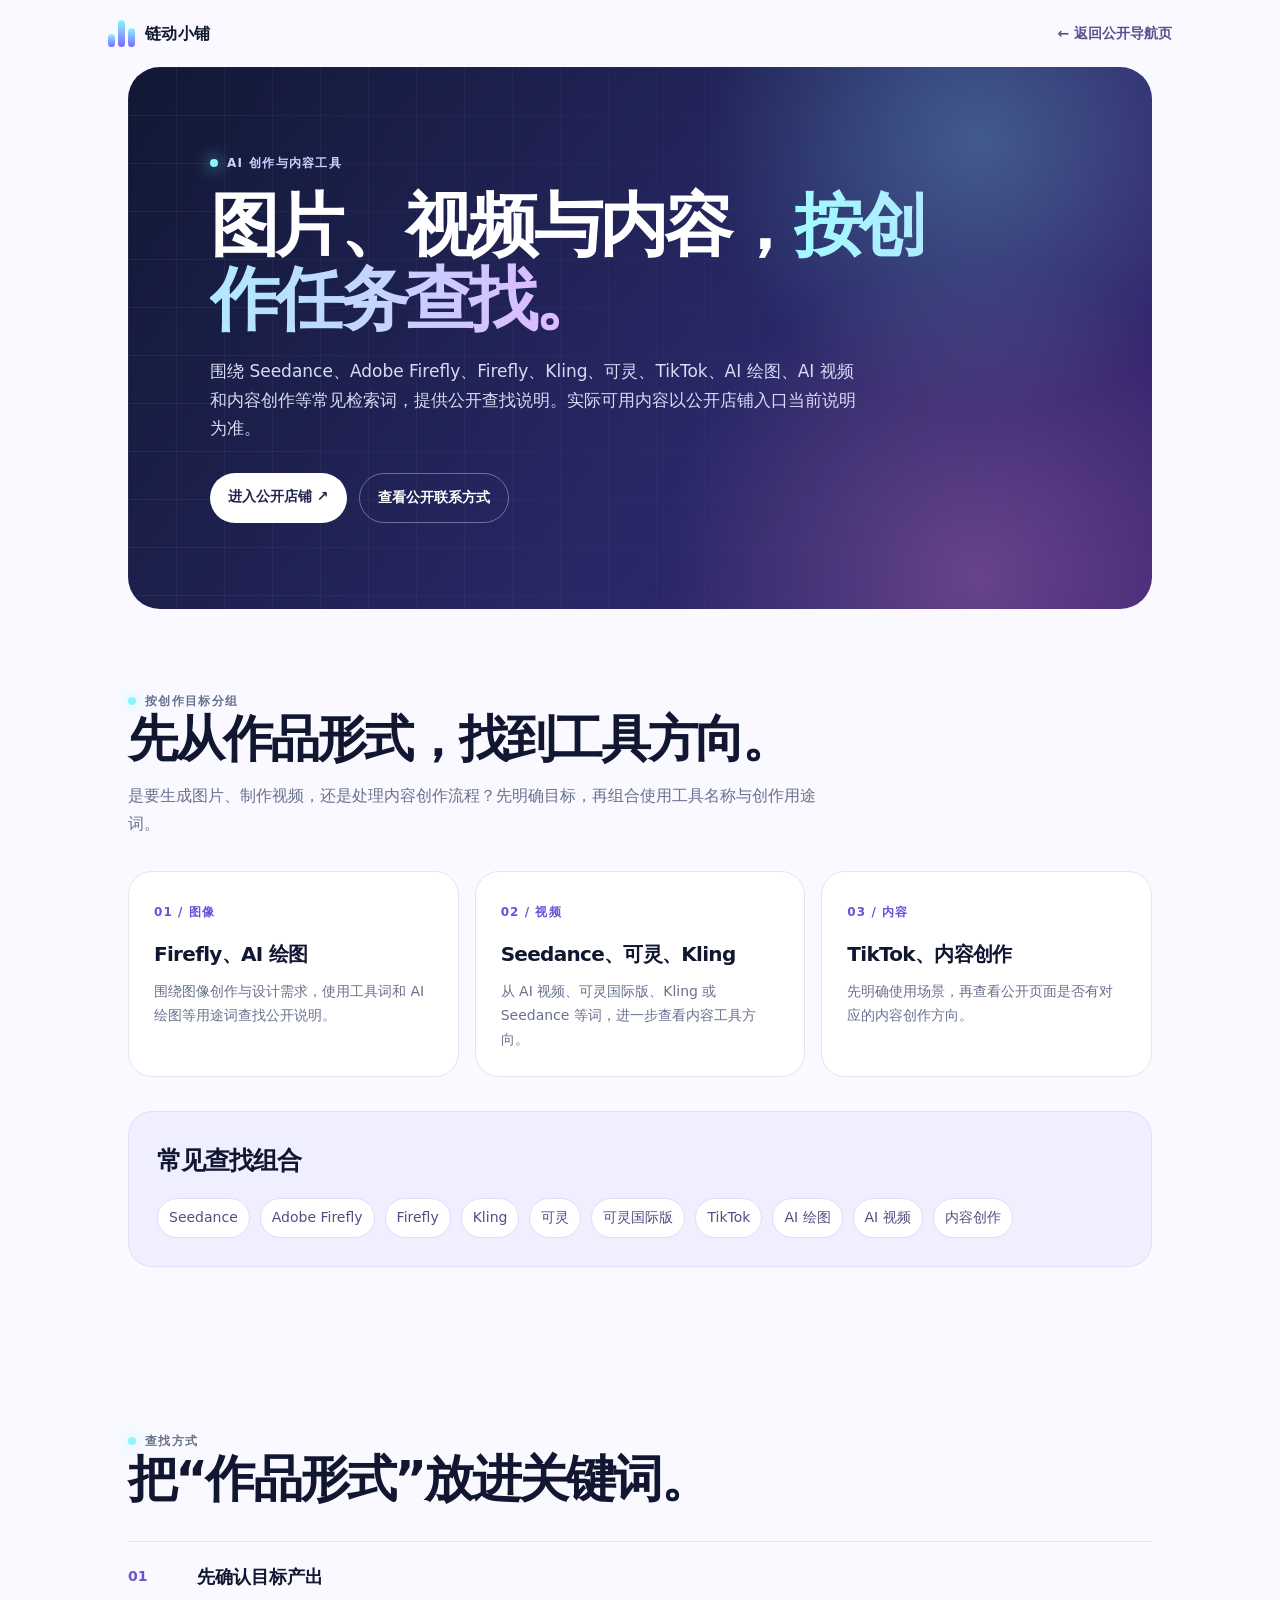
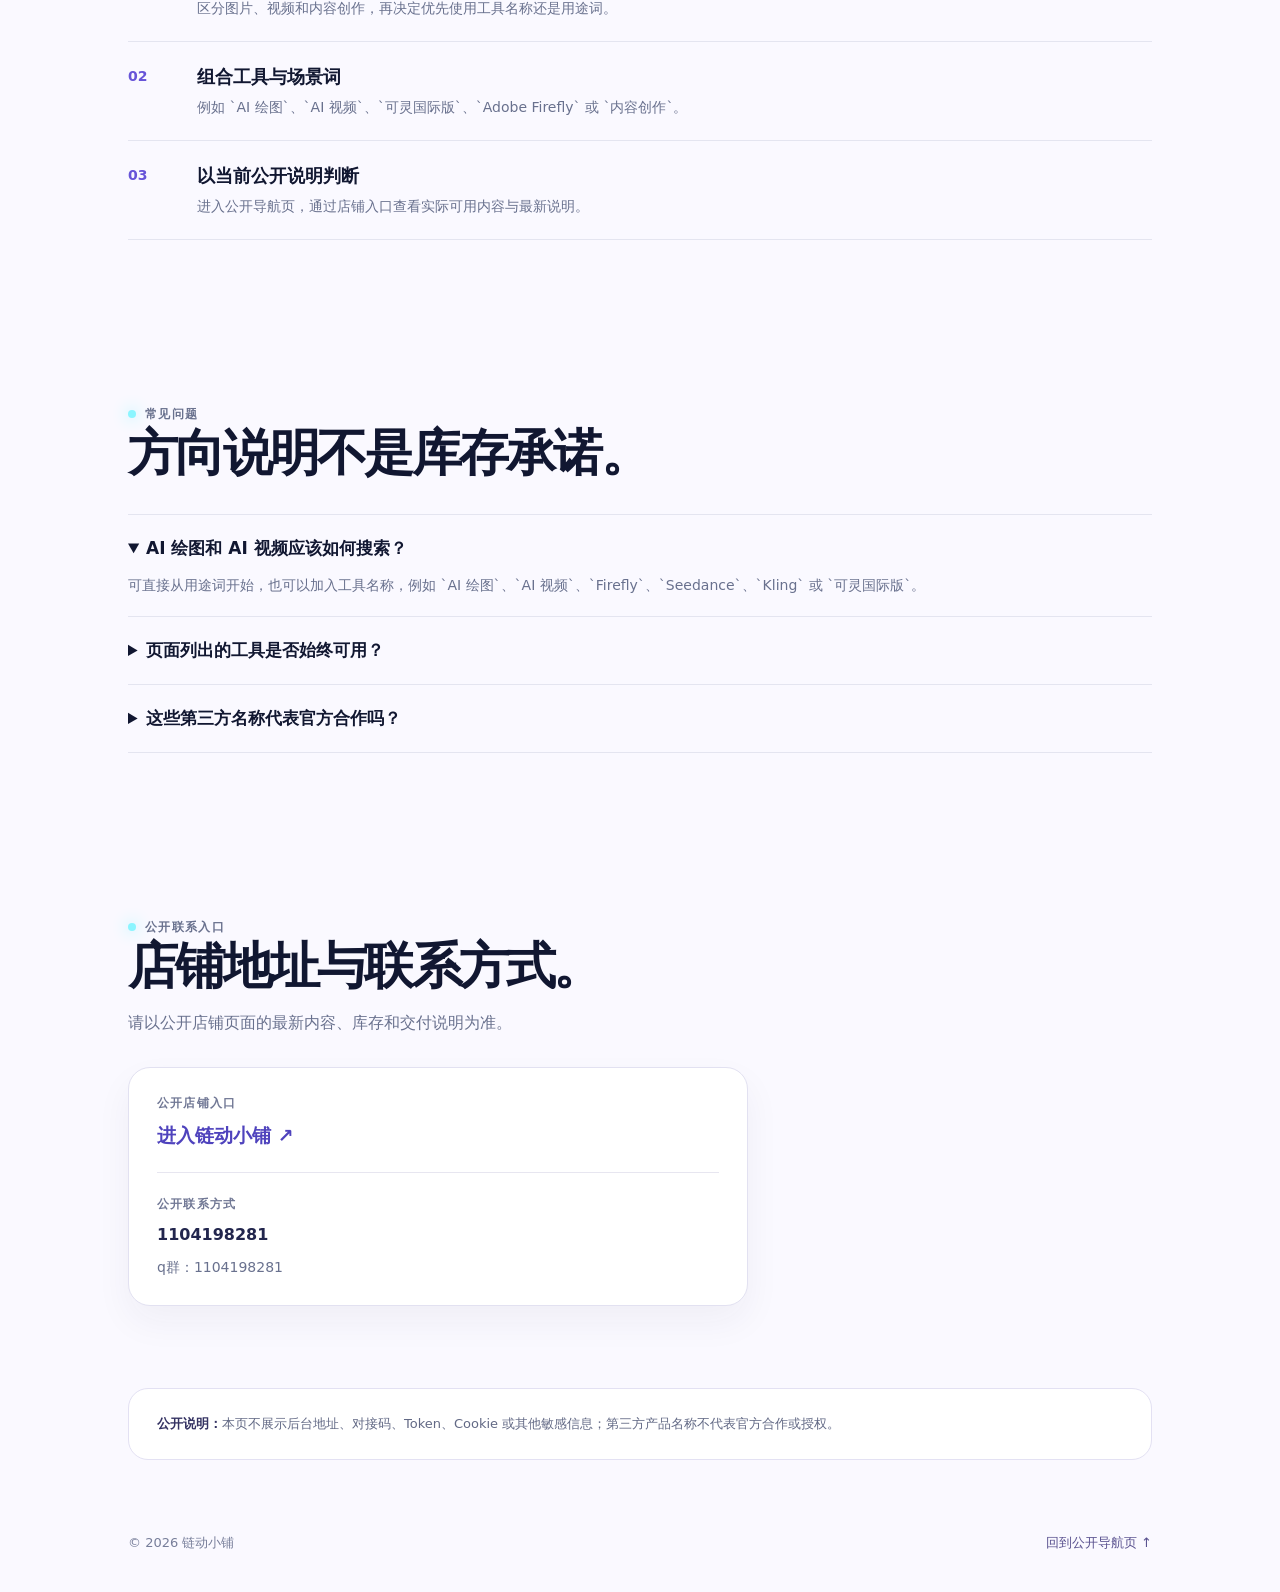
==== ai-creation.html @ d7903c04 "Create ai-creation.html for AI tools overview This file provides a comprehensive guide on AI creatio" ====
<!doctype html>
<html lang="zh-CN">
  <head>
    <meta charset="UTF-8" />
    <meta name="viewport" content="width=device-width, initial-scale=1.0" />
    <meta name="description" content="链动小铺整理 Seedance、Adobe Firefly、Kling、可灵、TikTok、AI 绘图与 AI 视频等创作工具方向的公开查找说明。" />
    <meta name="robots" content="index,follow,max-image-preview:large" />
    <link rel="canonical" href="https://s988777.github.io/ldxp-showcase/ai-creation.html" />
    <meta property="og:type" content="website" /><meta property="og:url" content="https://s988777.github.io/ldxp-showcase/ai-creation.html" /><meta property="og:title" content="AI 绘图、AI 视频与创作工具｜链动小铺" /><meta property="og:description" content="按 Seedance、Firefly、可灵、Kling、TikTok、AI 绘图与 AI 视频等词查看公开方向。" />
    <title>AI 绘图、AI 视频与创作工具｜链动小铺</title>
    <link rel="stylesheet" href="landing.css" />
    <link rel="stylesheet" href="contact.css" />
    <script type="application/ld+json">{"@context":"https://schema.org","@graph":[{"@type":"WebPage","name":"AI 绘图、AI 视频与创作工具","url":"https://s988777.github.io/ldxp-showcase/ai-creation.html","inLanguage":"zh-CN","description":"AI 创作与内容工具方向的公开查找说明。"},{"@type":"FAQPage","mainEntity":[{"@type":"Question","name":"如何查找 AI 绘图或 AI 视频工具方向？","acceptedAnswer":{"@type":"Answer","text":"可组合使用工具词与用途词，例如 Seedance、Adobe Firefly、Kling、可灵、TikTok、AI 绘图、AI 视频或内容创作，并以公开店铺页面为准。"}},{"@type":"Question","name":"第三方名称是否表示官方合作？","acceptedAnswer":{"@type":"Answer","text":"不表示。相关名称仅用于说明服务方向与搜索分类，商标归各自权利人所有。"}}]}]}</script>
  </head>
  <body>
    <a class="skip-link" href="#main">跳到正文</a>
    <header class="page-header"><a class="brand" href="index.html"><span class="mark" aria-hidden="true"><i></i><i></i><i></i></span>链动小铺</a><a class="back-link" href="index.html">← 返回公开导航页</a></header>
    <main id="main">
      <section class="hero"><p class="eyebrow">AI 创作与内容工具</p><h1>图片、视频与内容，<em>按创作任务查找。</em></h1><p>围绕 Seedance、Adobe Firefly、Firefly、Kling、可灵、TikTok、AI 绘图、AI 视频和内容创作等常见检索词，提供公开查找说明。实际可用内容以公开店铺入口当前说明为准。</p><div class="button-row"><a class="button" href="https://pay.ldxp.cn/shop/xiaoen666817" target="_blank" rel="noopener noreferrer">进入公开店铺 ↗</a><a class="button subtle" href="#contact">查看公开联系方式</a></div></section>
      <section class="section"><div class="section-head"><p class="eyebrow">按创作目标分组</p><h2>先从作品形式，找到工具方向。</h2><p>是要生成图片、制作视频，还是处理内容创作流程？先明确目标，再组合使用工具名称与创作用途词。</p></div><div class="card-grid"><article class="card"><span class="number">01 / 图像</span><h3>Firefly、AI 绘图</h3><p>围绕图像创作与设计需求，使用工具词和 AI 绘图等用途词查找公开说明。</p></article><article class="card"><span class="number">02 / 视频</span><h3>Seedance、可灵、Kling</h3><p>从 AI 视频、可灵国际版、Kling 或 Seedance 等词，进一步查看内容工具方向。</p></article><article class="card"><span class="number">03 / 内容</span><h3>TikTok、内容创作</h3><p>先明确使用场景，再查看公开页面是否有对应的内容创作方向。</p></article></div><div id="queries" class="query-box"><h2>常见查找组合</h2><ul class="query-list"><li>Seedance</li><li>Adobe Firefly</li><li>Firefly</li><li>Kling</li><li>可灵</li><li>可灵国际版</li><li>TikTok</li><li>AI 绘图</li><li>AI 视频</li><li>内容创作</li></ul></div></section>
      <section class="section"><div class="section-head"><p class="eyebrow">查找方式</p><h2>把“作品形式”放进关键词。</h2></div><div class="steps"><article class="step"><b>01</b><div><h3>先确认目标产出</h3><p>区分图片、视频和内容创作，再决定优先使用工具名称还是用途词。</p></div></article><article class="step"><b>02</b><div><h3>组合工具与场景词</h3><p>例如 `AI 绘图`、`AI 视频`、`可灵国际版`、`Adobe Firefly` 或 `内容创作`。</p></div></article><article class="step"><b>03</b><div><h3>以当前公开说明判断</h3><p>进入公开导航页，通过店铺入口查看实际可用内容与最新说明。</p></div></article></div></section>
      <section class="section"><div class="section-head"><p class="eyebrow">常见问题</p><h2>方向说明不是库存承诺。</h2></div><div class="faq"><details open><summary>AI 绘图和 AI 视频应该如何搜索？</summary><p>可直接从用途词开始，也可以加入工具名称，例如 `AI 绘图`、`AI 视频`、`Firefly`、`Seedance`、`Kling` 或 `可灵国际版`。</p></details><details><summary>页面列出的工具是否始终可用？</summary><p>不保证。页面用于介绍公开分类方向，实际可用内容以公开店铺入口的当前信息为准。</p></details><details><summary>这些第三方名称代表官方合作吗？</summary><p>不代表。相关名称仅用于说明服务方向与搜索分类，商标归各自权利人所有。</p></details></div></section>
      <section id="contact" class="section"><div class="section-head"><p class="eyebrow">公开联系入口</p><h2>店铺地址与联系方式。</h2><p>请以公开店铺页面的最新内容、库存和交付说明为准。</p></div><div class="public-contact"><p>公开店铺入口</p><a href="https://pay.ldxp.cn/shop/xiaoen666817" target="_blank" rel="noopener noreferrer">进入链动小铺 ↗</a><hr /><p>公开联系方式</p><strong>1104198281</strong><small>q群：1104198281</small></div></section>
      <p class="notice"><strong>公开说明：</strong>本页不展示后台地址、对接码、Token、Cookie 或其他敏感信息；第三方产品名称不代表官方合作或授权。</p>
    </main>
    <footer class="footer"><span>© 2026 链动小铺</span><a href="index.html">回到公开导航页 ↑</a></footer>
  </body>
</html>
---- landing.css ----
:root{--ink:#111731;--muted:#69718e;--paper:#faf9ff;--line:#e4e5f0;--violet:#6754d8;--cyan:#8bf5ff;--radius:24px}*{box-sizing:border-box}html{scroll-behavior:smooth}body{margin:0;background:var(--paper);color:var(--ink);font-family:"Microsoft YaHei",ui-sans-serif,system-ui,-apple-system,"Segoe UI",sans-serif;line-height:1.7}.skip-link{position:absolute;top:-48px;left:12px;padding:8px 12px;background:#fff;color:#111;border-radius:8px;z-index:9}.skip-link:focus{top:12px}.page-header{max-width:1120px;margin:auto;padding:20px 28px;display:flex;align-items:center;justify-content:space-between;gap:24px}.brand{display:flex;align-items:center;gap:10px;color:inherit;text-decoration:none;font-weight:800;letter-spacing:.03em}.mark{width:27px;height:27px;display:grid;grid-template-columns:repeat(3,1fr);align-items:end;gap:3px}.mark i{display:block;border-radius:4px;background:linear-gradient(180deg,#8bf5ff,#7c68ff)}.mark i:first-child{height:48%}.mark i:nth-child(2){height:100%}.mark i:last-child{height:72%}.back-link{color:#57508f;text-decoration:none;font-weight:700;font-size:14px}.hero{max-width:1160px;margin:0 auto;padding:86px clamp(28px,7vw,82px);border-radius:32px;background:radial-gradient(circle at 83% 14%,rgba(139,245,255,.25),transparent 28%),radial-gradient(circle at 83% 94%,rgba(247,156,227,.27),transparent 32%),linear-gradient(125deg,#111834,#282866 58%,#36206d);color:#fff;overflow:hidden;position:relative}.hero:after{content:"";position:absolute;inset:0;background-image:linear-gradient(rgba(255,255,255,.055) 1px,transparent 1px),linear-gradient(90deg,rgba(255,255,255,.055) 1px,transparent 1px);background-size:48px 48px;mask-image:linear-gradient(90deg,#000,transparent 85%)}.hero>*{position:relative;z-index:1}.eyebrow{margin:0 0 14px;color:#c9d2ff;font-size:12px;font-weight:800;letter-spacing:.11em;text-transform:uppercase}.eyebrow:before{content:"";display:inline-block;width:8px;height:8px;border-radius:50%;background:var(--cyan);box-shadow:0 0 16px var(--cyan);margin-right:9px}.hero h1{max-width:760px;margin:0 0 20px;font-size:clamp(40px,5.7vw,69px);line-height:1.08;letter-spacing:-.06em}.hero h1 em{font-style:normal;background:linear-gradient(90deg,#a0fbff,#e0b5ff);background-clip:text;-webkit-background-clip:text;color:transparent}.hero p:not(.eyebrow){max-width:650px;margin:0;color:#d6dcf5;font-size:17px}.button-row{display:flex;flex-wrap:wrap;gap:12px;margin-top:30px}.button{display:inline-block;padding:12px 18px;border-radius:999px;background:#fff;color:#20244f;text-decoration:none;font-weight:800;font-size:14px}.button.subtle{background:transparent;color:#fff;border:1px solid rgba(255,255,255,.35)}main{max-width:1080px;margin:auto;padding:0 28px}.section{padding:82px 0}.section-head{max-width:690px}.section-head h2{margin:0 0 14px;font-size:clamp(31px,4.1vw,50px);line-height:1.14;letter-spacing:-.055em}.section-head p{margin:0;color:var(--muted)}.card-grid{display:grid;grid-template-columns:repeat(3,1fr);gap:16px;margin-top:34px}.card{background:#fff;border:1px solid var(--line);border-radius:var(--radius);padding:25px}.card .number{font-size:12px;color:var(--violet);font-weight:900;letter-spacing:.09em}.card h3{margin:13px 0 9px;font-size:20px;letter-spacing:-.035em}.card p{margin:0;color:var(--muted);font-size:14px}.query-box{margin-top:34px;padding:28px;border-radius:var(--radius);background:#f0efff;border:1px solid #e1defb}.query-box h2{margin:0 0 15px;font-size:25px;letter-spacing:-.04em}.query-list{display:flex;flex-wrap:wrap;gap:10px;margin:0;padding:0;list-style:none}.query-list li{padding:7px 11px;border-radius:999px;background:#fff;border:1px solid #dfdcf9;color:#4f5081;font-size:14px}.steps{margin-top:33px;border-top:1px solid var(--line)}.step{display:grid;grid-template-columns:54px 1fr;gap:15px;padding:20px 0;border-bottom:1px solid var(--line)}.step b{color:var(--violet);font-size:14px;padding-top:3px}.step h3{margin:0 0 4px;font-size:18px}.step p{margin:0;color:var(--muted);font-size:14px}.faq{margin-top:32px;border-top:1px solid var(--line)}details{padding:19px 0;border-bottom:1px solid var(--line)}summary{cursor:pointer;font-weight:800;font-size:17px}details p{margin:11px 0 0;color:var(--muted);font-size:14px}.notice{margin:0 0 72px;padding:24px 28px;border-radius:20px;border:1px solid #e3e1f3;background:#fff;color:#626985;font-size:13px}.notice strong{color:#343262}.footer{max-width:1080px;margin:auto;padding:0 28px 38px;color:#777e9a;font-size:13px;display:flex;justify-content:space-between;gap:16px}.footer a{color:#59518f;text-decoration:none}@media(max-width:760px){.page-header{padding:17px 22px}.hero{margin:0 12px;padding:65px 28px}.hero h1{font-size:43px}.card-grid{grid-template-columns:1fr}.section{padding:62px 0}main{padding:0 22px}.footer{padding:0 22px 28px;flex-direction:column}.button-row{align-items:stretch}.button{text-align:center}}
---- contact.css ----
.public-contact {
  max-width: 620px;
  margin-top: 31px;
  padding: 25px 28px;
  border: 1px solid #e2e1f1;
  border-radius: 22px;
  background: #fff;
  box-shadow: 0 16px 36px rgba(30, 32, 79, .05);
}

.public-contact p {
  margin: 0 0 6px;
  color: #717895;
  font-size: 12px;
  font-weight: 800;
  letter-spacing: .1em;
  text-transform: uppercase;
}

.public-contact a {
  color: #4f43bd;
  font-size: 19px;
  font-weight: 900;
  text-decoration: none;
}

.public-contact strong {
  display: block;
  color: #22264d;
  font-size: 16px;
}

.public-contact small {
  display: block;
  margin-top: 8px;
  color: #69718e;
  font-size: 14px;
}

.public-contact hr {
  margin: 21px 0;
  border: 0;
  border-top: 1px solid #e7e6f0;
}
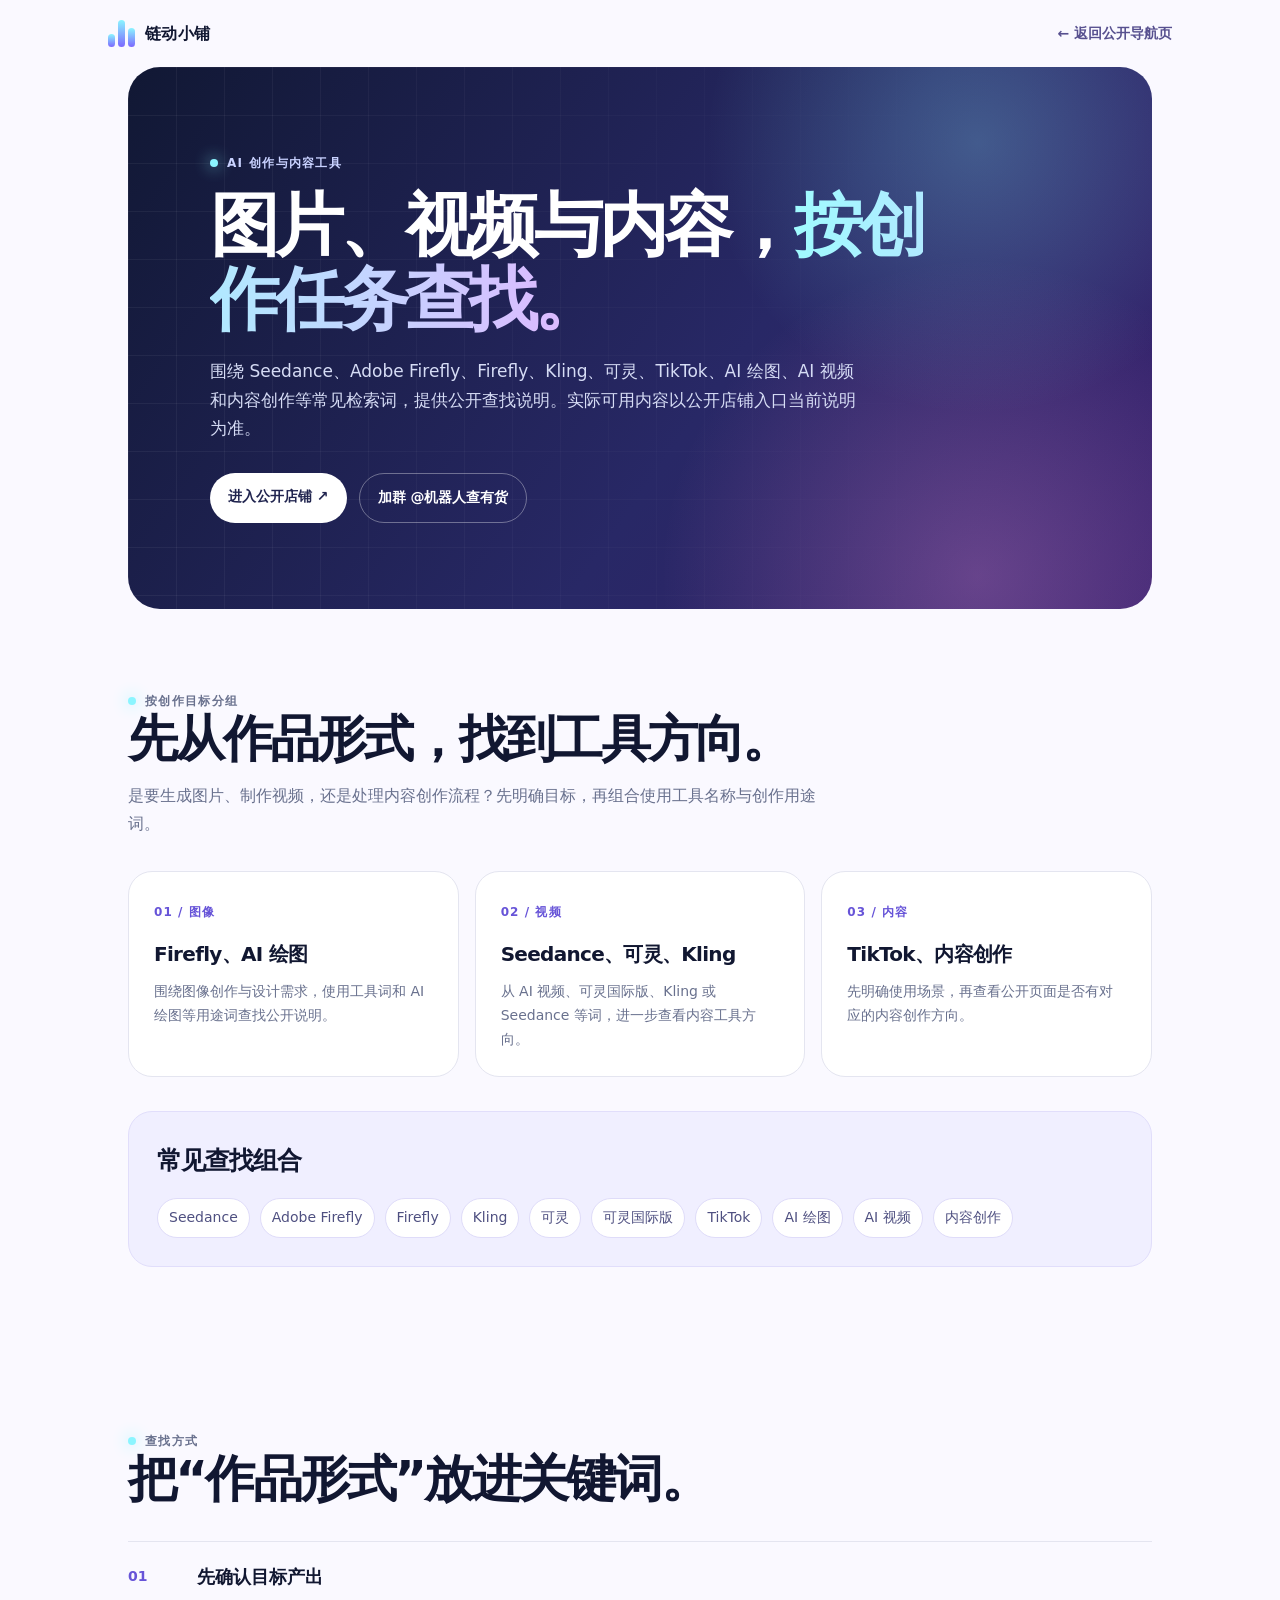
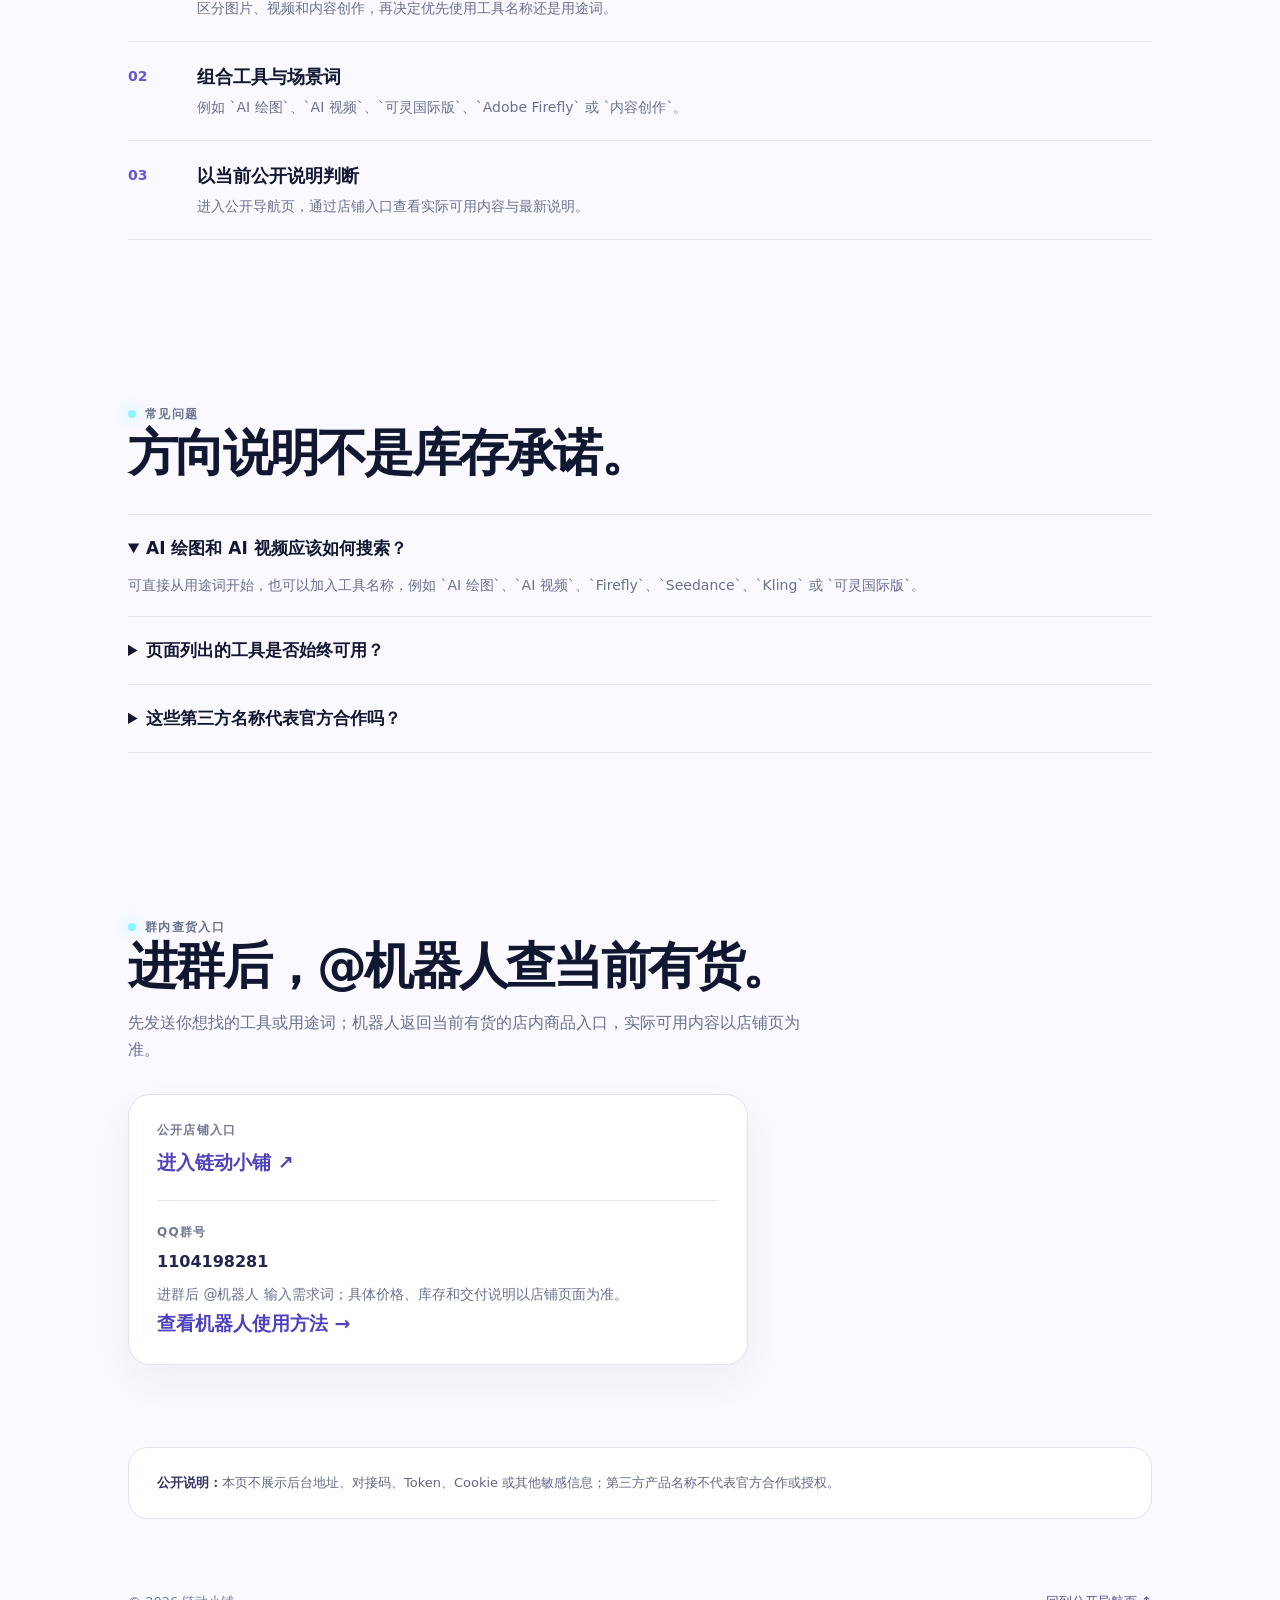
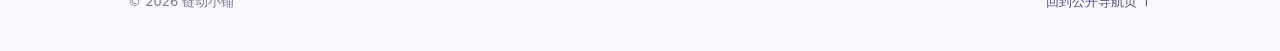
==== commit 37b6c7e5: "Update AI creation tools section and contact info" ====
--- a/ai-creation.html
+++ b/ai-creation.html
@@ -10,20 +10,20 @@
     <title>AI 绘图、AI 视频与创作工具｜链动小铺</title>
     <link rel="stylesheet" href="landing.css" />
     <link rel="stylesheet" href="contact.css" />
+    <link rel="stylesheet" href="group-entry.css" />
     <script type="application/ld+json">{"@context":"https://schema.org","@graph":[{"@type":"WebPage","name":"AI 绘图、AI 视频与创作工具","url":"https://s988777.github.io/ldxp-showcase/ai-creation.html","inLanguage":"zh-CN","description":"AI 创作与内容工具方向的公开查找说明。"},{"@type":"FAQPage","mainEntity":[{"@type":"Question","name":"如何查找 AI 绘图或 AI 视频工具方向？","acceptedAnswer":{"@type":"Answer","text":"可组合使用工具词与用途词，例如 Seedance、Adobe Firefly、Kling、可灵、TikTok、AI 绘图、AI 视频或内容创作，并以公开店铺页面为准。"}},{"@type":"Question","name":"第三方名称是否表示官方合作？","acceptedAnswer":{"@type":"Answer","text":"不表示。相关名称仅用于说明服务方向与搜索分类，商标归各自权利人所有。"}}]}]}</script>
   </head>
   <body>
     <a class="skip-link" href="#main">跳到正文</a>
     <header class="page-header"><a class="brand" href="index.html"><span class="mark" aria-hidden="true"><i></i><i></i><i></i></span>链动小铺</a><a class="back-link" href="index.html">← 返回公开导航页</a></header>
     <main id="main">
-      <section class="hero"><p class="eyebrow">AI 创作与内容工具</p><h1>图片、视频与内容，<em>按创作任务查找。</em></h1><p>围绕 Seedance、Adobe Firefly、Firefly、Kling、可灵、TikTok、AI 绘图、AI 视频和内容创作等常见检索词，提供公开查找说明。实际可用内容以公开店铺入口当前说明为准。</p><div class="button-row"><a class="button" href="https://pay.ldxp.cn/shop/xiaoen666817" target="_blank" rel="noopener noreferrer">进入公开店铺 ↗</a><a class="button subtle" href="#contact">查看公开联系方式</a></div></section>
+      <section class="hero"><p class="eyebrow">AI 创作与内容工具</p><h1>图片、视频与内容，<em>按创作任务查找。</em></h1><p>围绕 Seedance、Adobe Firefly、Firefly、Kling、可灵、TikTok、AI 绘图、AI 视频和内容创作等常见检索词，提供公开查找说明。实际可用内容以公开店铺入口当前说明为准。</p><div class="button-row"><a class="button" href="https://pay.ldxp.cn/shop/xiaoen666817" target="_blank" rel="noopener noreferrer">进入公开店铺 ↗</a><a class="button subtle" href="qq-bot.html#join">加群 @机器人查有货</a></div></section>
       <section class="section"><div class="section-head"><p class="eyebrow">按创作目标分组</p><h2>先从作品形式，找到工具方向。</h2><p>是要生成图片、制作视频，还是处理内容创作流程？先明确目标，再组合使用工具名称与创作用途词。</p></div><div class="card-grid"><article class="card"><span class="number">01 / 图像</span><h3>Firefly、AI 绘图</h3><p>围绕图像创作与设计需求，使用工具词和 AI 绘图等用途词查找公开说明。</p></article><article class="card"><span class="number">02 / 视频</span><h3>Seedance、可灵、Kling</h3><p>从 AI 视频、可灵国际版、Kling 或 Seedance 等词，进一步查看内容工具方向。</p></article><article class="card"><span class="number">03 / 内容</span><h3>TikTok、内容创作</h3><p>先明确使用场景，再查看公开页面是否有对应的内容创作方向。</p></article></div><div id="queries" class="query-box"><h2>常见查找组合</h2><ul class="query-list"><li>Seedance</li><li>Adobe Firefly</li><li>Firefly</li><li>Kling</li><li>可灵</li><li>可灵国际版</li><li>TikTok</li><li>AI 绘图</li><li>AI 视频</li><li>内容创作</li></ul></div></section>
       <section class="section"><div class="section-head"><p class="eyebrow">查找方式</p><h2>把“作品形式”放进关键词。</h2></div><div class="steps"><article class="step"><b>01</b><div><h3>先确认目标产出</h3><p>区分图片、视频和内容创作，再决定优先使用工具名称还是用途词。</p></div></article><article class="step"><b>02</b><div><h3>组合工具与场景词</h3><p>例如 `AI 绘图`、`AI 视频`、`可灵国际版`、`Adobe Firefly` 或 `内容创作`。</p></div></article><article class="step"><b>03</b><div><h3>以当前公开说明判断</h3><p>进入公开导航页，通过店铺入口查看实际可用内容与最新说明。</p></div></article></div></section>
       <section class="section"><div class="section-head"><p class="eyebrow">常见问题</p><h2>方向说明不是库存承诺。</h2></div><div class="faq"><details open><summary>AI 绘图和 AI 视频应该如何搜索？</summary><p>可直接从用途词开始，也可以加入工具名称，例如 `AI 绘图`、`AI 视频`、`Firefly`、`Seedance`、`Kling` 或 `可灵国际版`。</p></details><details><summary>页面列出的工具是否始终可用？</summary><p>不保证。页面用于介绍公开分类方向，实际可用内容以公开店铺入口的当前信息为准。</p></details><details><summary>这些第三方名称代表官方合作吗？</summary><p>不代表。相关名称仅用于说明服务方向与搜索分类，商标归各自权利人所有。</p></details></div></section>
-      <section id="contact" class="section"><div class="section-head"><p class="eyebrow">公开联系入口</p><h2>店铺地址与联系方式。</h2><p>请以公开店铺页面的最新内容、库存和交付说明为准。</p></div><div class="public-contact"><p>公开店铺入口</p><a href="https://pay.ldxp.cn/shop/xiaoen666817" target="_blank" rel="noopener noreferrer">进入链动小铺 ↗</a><hr /><p>公开联系方式</p><strong>1104198281</strong><small>q群：1104198281</small></div></section>
+      <section id="contact" class="section"><div class="section-head"><p class="eyebrow">群内查货入口</p><h2>进群后，@机器人查当前有货。</h2><p>先发送你想找的工具或用途词；机器人返回当前有货的店内商品入口，实际可用内容以店铺页为准。</p></div><div class="public-contact"><p>公开店铺入口</p><a href="https://pay.ldxp.cn/shop/xiaoen666817" target="_blank" rel="noopener noreferrer">进入链动小铺 ↗</a><hr /><p>QQ群号</p><strong>1104198281</strong><small>进群后 @机器人 输入需求词；具体价格、库存和交付说明以店铺页面为准。</small><a class="group-link" href="qq-bot.html#join">查看机器人使用方法 →</a></div></section>
       <p class="notice"><strong>公开说明：</strong>本页不展示后台地址、对接码、Token、Cookie 或其他敏感信息；第三方产品名称不代表官方合作或授权。</p>
     </main>
     <footer class="footer"><span>© 2026 链动小铺</span><a href="index.html">回到公开导航页 ↑</a></footer>
   </body>
 </html>
-
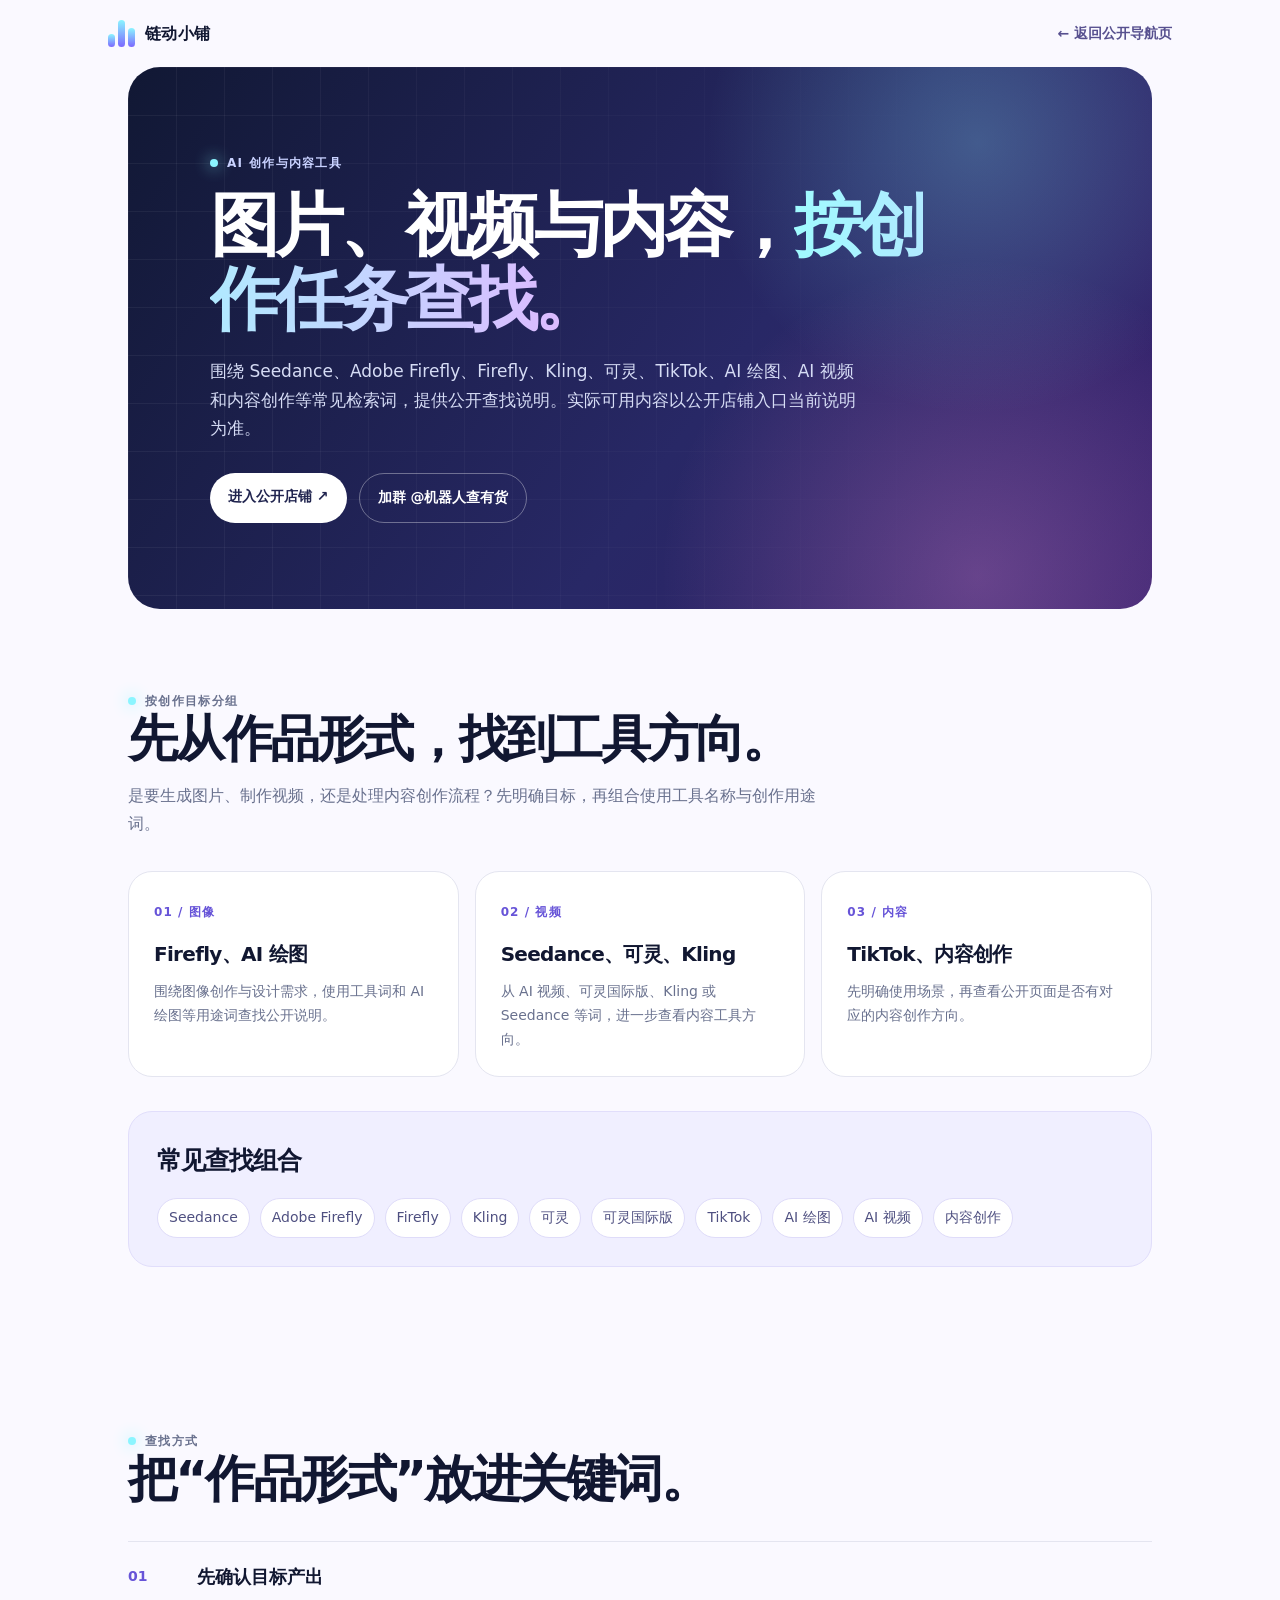
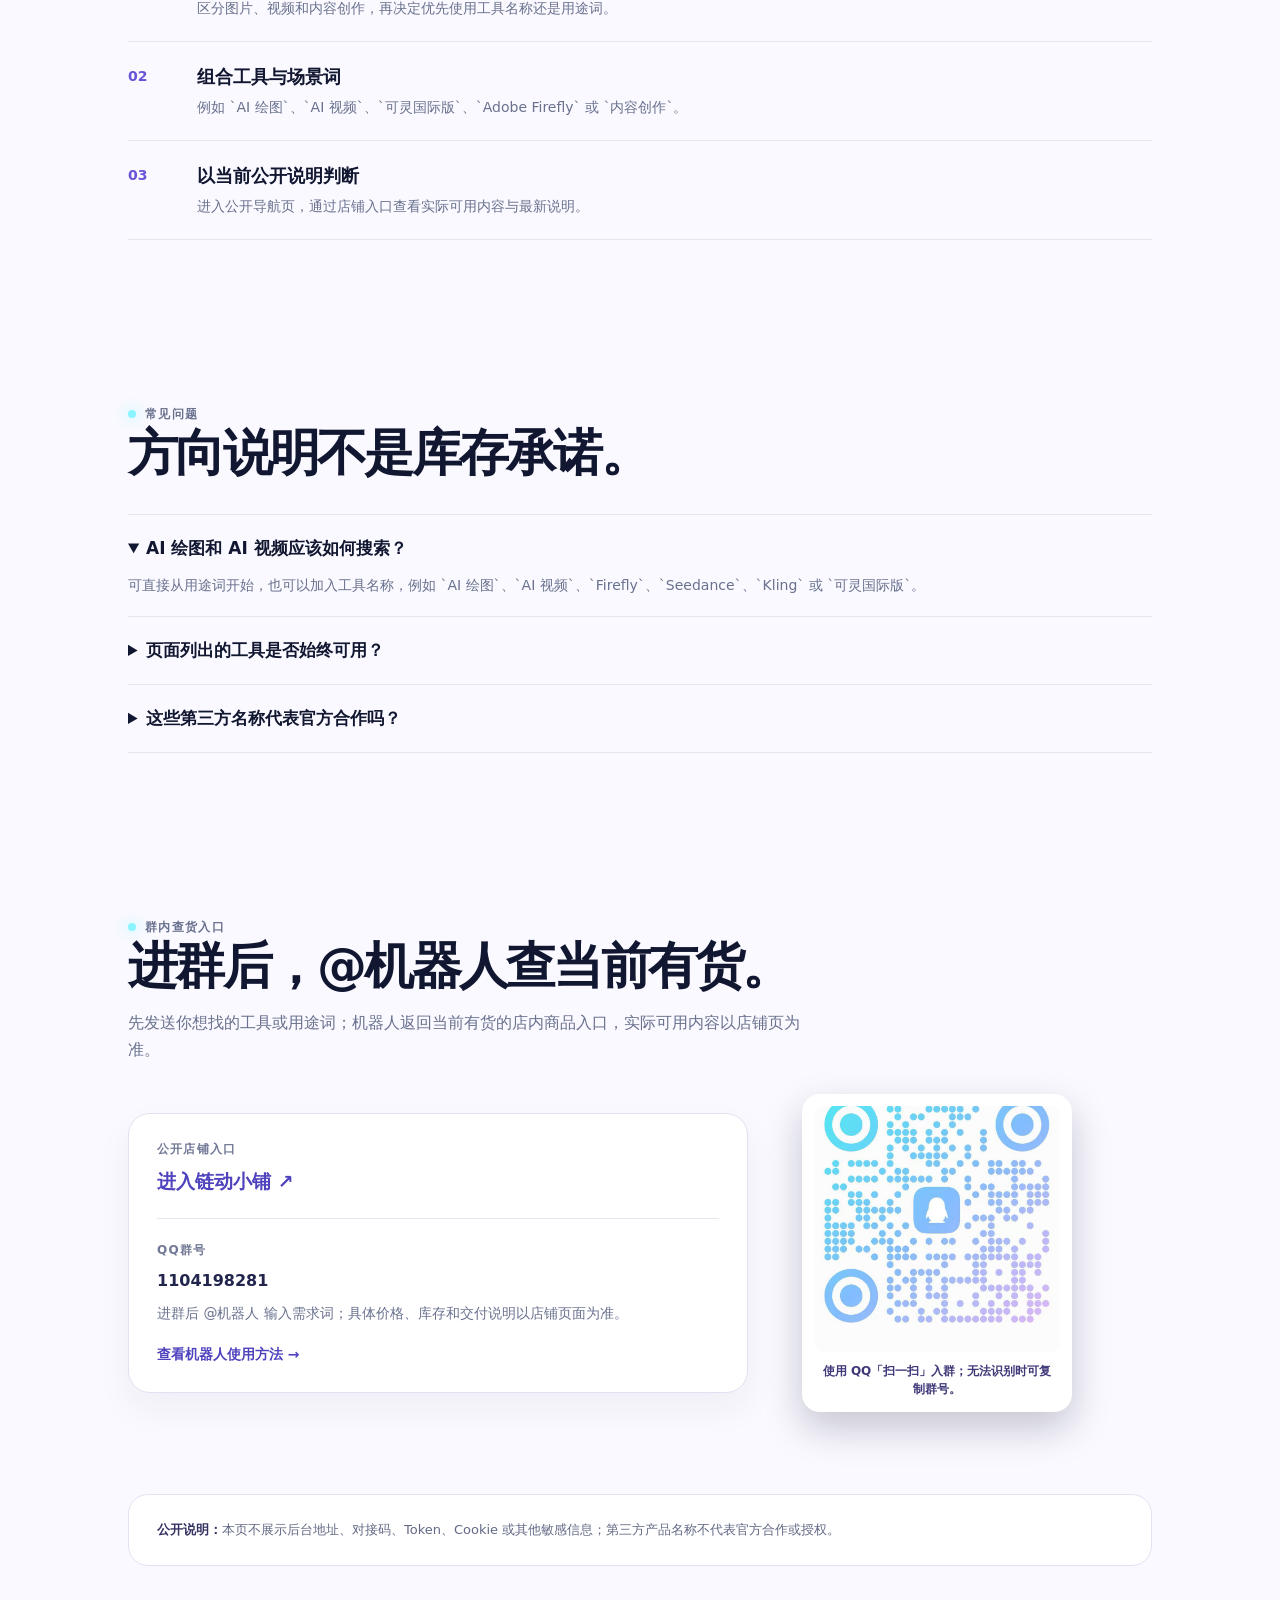
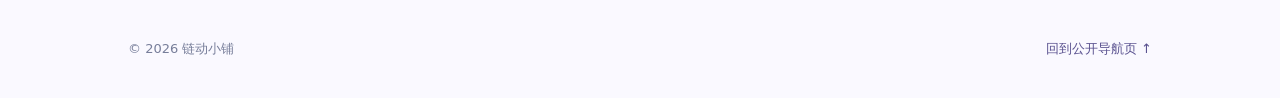
==== commit 1bdb05b1: "Add files via upload" ====
--- a/ai-creation.html
+++ b/ai-creation.html
@@ -21,7 +21,7 @@
       <section class="section"><div class="section-head"><p class="eyebrow">按创作目标分组</p><h2>先从作品形式，找到工具方向。</h2><p>是要生成图片、制作视频，还是处理内容创作流程？先明确目标，再组合使用工具名称与创作用途词。</p></div><div class="card-grid"><article class="card"><span class="number">01 / 图像</span><h3>Firefly、AI 绘图</h3><p>围绕图像创作与设计需求，使用工具词和 AI 绘图等用途词查找公开说明。</p></article><article class="card"><span class="number">02 / 视频</span><h3>Seedance、可灵、Kling</h3><p>从 AI 视频、可灵国际版、Kling 或 Seedance 等词，进一步查看内容工具方向。</p></article><article class="card"><span class="number">03 / 内容</span><h3>TikTok、内容创作</h3><p>先明确使用场景，再查看公开页面是否有对应的内容创作方向。</p></article></div><div id="queries" class="query-box"><h2>常见查找组合</h2><ul class="query-list"><li>Seedance</li><li>Adobe Firefly</li><li>Firefly</li><li>Kling</li><li>可灵</li><li>可灵国际版</li><li>TikTok</li><li>AI 绘图</li><li>AI 视频</li><li>内容创作</li></ul></div></section>
       <section class="section"><div class="section-head"><p class="eyebrow">查找方式</p><h2>把“作品形式”放进关键词。</h2></div><div class="steps"><article class="step"><b>01</b><div><h3>先确认目标产出</h3><p>区分图片、视频和内容创作，再决定优先使用工具名称还是用途词。</p></div></article><article class="step"><b>02</b><div><h3>组合工具与场景词</h3><p>例如 `AI 绘图`、`AI 视频`、`可灵国际版`、`Adobe Firefly` 或 `内容创作`。</p></div></article><article class="step"><b>03</b><div><h3>以当前公开说明判断</h3><p>进入公开导航页，通过店铺入口查看实际可用内容与最新说明。</p></div></article></div></section>
       <section class="section"><div class="section-head"><p class="eyebrow">常见问题</p><h2>方向说明不是库存承诺。</h2></div><div class="faq"><details open><summary>AI 绘图和 AI 视频应该如何搜索？</summary><p>可直接从用途词开始，也可以加入工具名称，例如 `AI 绘图`、`AI 视频`、`Firefly`、`Seedance`、`Kling` 或 `可灵国际版`。</p></details><details><summary>页面列出的工具是否始终可用？</summary><p>不保证。页面用于介绍公开分类方向，实际可用内容以公开店铺入口的当前信息为准。</p></details><details><summary>这些第三方名称代表官方合作吗？</summary><p>不代表。相关名称仅用于说明服务方向与搜索分类，商标归各自权利人所有。</p></details></div></section>
-      <section id="contact" class="section"><div class="section-head"><p class="eyebrow">群内查货入口</p><h2>进群后，@机器人查当前有货。</h2><p>先发送你想找的工具或用途词；机器人返回当前有货的店内商品入口，实际可用内容以店铺页为准。</p></div><div class="public-contact"><p>公开店铺入口</p><a href="https://pay.ldxp.cn/shop/xiaoen666817" target="_blank" rel="noopener noreferrer">进入链动小铺 ↗</a><hr /><p>QQ群号</p><strong>1104198281</strong><small>进群后 @机器人 输入需求词；具体价格、库存和交付说明以店铺页面为准。</small><a class="group-link" href="qq-bot.html#join">查看机器人使用方法 →</a></div></section>
+      <section id="contact" class="section"><div class="section-head"><p class="eyebrow">群内查货入口</p><h2>进群后，@机器人查当前有货。</h2><p>先发送你想找的工具或用途词；机器人返回当前有货的店内商品入口，实际可用内容以店铺页为准。</p></div><div class="contact-qr-layout"><div class="public-contact"><p>公开店铺入口</p><a href="https://pay.ldxp.cn/shop/xiaoen666817" target="_blank" rel="noopener noreferrer">进入链动小铺 ↗</a><hr /><p>QQ群号</p><strong>1104198281</strong><small>进群后 @机器人 输入需求词；具体价格、库存和交付说明以店铺页面为准。</small><a class="group-link" href="qq-bot.html#join">查看机器人使用方法 →</a></div><figure class="group-qr-card"><img src="qq-group-qr-1104198281.png" width="885" height="885" alt="加入链动小铺 QQ 群的二维码" loading="lazy" /><figcaption>使用 QQ「扫一扫」入群；无法识别时可复制群号。</figcaption></figure></div></section>
       <p class="notice"><strong>公开说明：</strong>本页不展示后台地址、对接码、Token、Cookie 或其他敏感信息；第三方产品名称不代表官方合作或授权。</p>
     </main>
     <footer class="footer"><span>© 2026 链动小铺</span><a href="index.html">回到公开导航页 ↑</a></footer>
--- a/contact.css
+++ b/contact.css
@@ -43,3 +43,9 @@
   border-top: 1px solid #e7e6f0;
 }
 
+.public-contact .group-link {
+  display: inline-flex;
+  margin-top: 17px;
+  font-size: 14px;
+  color: #4f43bd;
+}
--- a/group-entry.css
+++ b/group-entry.css
@@ -0,0 +1,437 @@
+.group-guide-card {
+  background: linear-gradient(135deg, #f5f1ff, #fff);
+  border-color: #dcd4ff;
+}
+
+.group-guide-card h3,
+.group-guide-card b {
+  color: #463aa7;
+}
+
+.group-copy {
+  max-width: 510px;
+  margin: 17px 0 0;
+  color: #69718e;
+  line-height: 1.75;
+}
+
+.group-text-link {
+  display: inline-flex;
+  margin-top: 18px;
+  color: #584ac9;
+  font-weight: 800;
+  text-decoration: none;
+}
+
+.group-copy-hint {
+  display: block;
+  margin-top: 9px;
+  color: #69718e;
+  font-size: 13px;
+  line-height: 1.55;
+}
+
+.bot-flow-section {
+  display: grid;
+  grid-template-columns: minmax(0, .88fr) minmax(360px, 1.12fr);
+  align-items: center;
+  gap: clamp(34px, 7vw, 94px);
+  padding-top: 50px;
+  padding-bottom: 50px;
+}
+
+.bot-flow-copy h2 {
+  max-width: 510px;
+  margin: 15px 0 18px;
+  color: #20254d;
+  font-size: clamp(31px, 4vw, 51px);
+  line-height: 1.06;
+  letter-spacing: -.06em;
+}
+
+.bot-flow-copy > p:not(.eyebrow) {
+  max-width: 510px;
+  margin: 0;
+  color: #68708e;
+  line-height: 1.8;
+}
+
+.bot-flow-actions {
+  display: flex;
+  align-items: center;
+  flex-wrap: wrap;
+  gap: 17px;
+  margin-top: 27px;
+}
+
+.bot-flow-actions .button {
+  text-decoration: none;
+}
+
+.bot-flow-link {
+  color: #5549c6;
+  font-size: 14px;
+  font-weight: 850;
+  text-decoration: none;
+}
+
+.bot-demo {
+  padding: 18px;
+  border: 1px solid #dfddfb;
+  border-radius: 26px;
+  background: radial-gradient(circle at 88% 10%, rgba(148, 124, 255, .25), transparent 33%), linear-gradient(135deg, #efedff, #fafaff 58%, #f0f7ff);
+  box-shadow: 0 26px 65px rgba(49, 43, 125, .12);
+}
+
+.bot-demo-window {
+  overflow: hidden;
+  border: 1px solid rgba(73, 61, 173, .22);
+  border-radius: 18px;
+  background: rgba(255, 255, 255, .88);
+  box-shadow: 0 12px 30px rgba(48, 43, 121, .11);
+}
+
+.bot-demo-bar {
+  display: flex;
+  align-items: center;
+  gap: 6px;
+  padding: 14px 16px;
+  border-bottom: 1px solid #ecebfa;
+  color: #5e6690;
+  font-size: 12px;
+}
+
+.bot-demo-bar span {
+  width: 8px;
+  height: 8px;
+  border-radius: 50%;
+  background: #b6b1e8;
+}
+
+.bot-demo-bar span:first-child {
+  background: #7c71de;
+}
+
+.bot-demo-bar b {
+  margin-left: 7px;
+  font-weight: 800;
+}
+
+.bot-query,
+.bot-response {
+  margin: 19px;
+  padding: 15px 17px;
+  border-radius: 15px;
+}
+
+.bot-query {
+  width: fit-content;
+  margin-left: auto;
+  border-bottom-right-radius: 5px;
+  color: #fff;
+  background: linear-gradient(135deg, #5b4ccc, #7b68e2);
+}
+
+.bot-query small,
+.bot-response small {
+  display: block;
+  margin-bottom: 5px;
+  font-size: 11px;
+  font-weight: 800;
+}
+
+.bot-query small {
+  color: #e4e0ff;
+}
+
+.bot-query strong,
+.bot-response strong {
+  display: block;
+  font-size: 15px;
+}
+
+.bot-response {
+  display: flex;
+  gap: 12px;
+  align-items: flex-start;
+  margin-top: 0;
+  border: 1px solid #e3e1f8;
+  border-bottom-left-radius: 5px;
+  color: #2e315c;
+  background: #fff;
+}
+
+.bot-response small {
+  color: #7066c9;
+}
+
+.bot-response p {
+  margin: 7px 0 0;
+  color: #717896;
+  font-size: 12px;
+  line-height: 1.55;
+}
+
+.bot-avatar {
+  display: grid;
+  flex: 0 0 auto;
+  width: 30px;
+  height: 30px;
+  place-items: center;
+  border-radius: 10px;
+  color: #fff;
+  background: linear-gradient(135deg, #6758d4, #a07cff);
+}
+
+.bot-flow-steps {
+  display: grid;
+  grid-template-columns: repeat(3, 1fr);
+  gap: 8px;
+  margin: 14px 0 0;
+  padding: 0;
+  list-style: none;
+}
+
+.bot-flow-steps li {
+  min-width: 0;
+  padding: 11px 10px;
+  border-radius: 12px;
+  background: rgba(255, 255, 255, .72);
+  color: #68708e;
+  font-size: 11px;
+  line-height: 1.45;
+}
+
+.bot-flow-steps b {
+  display: block;
+  margin-bottom: 3px;
+  color: #584ac9;
+  font-size: 12px;
+}
+
+.group-page {
+  max-width: 1080px;
+  margin: 0 auto;
+}
+
+.group-command-grid {
+  display: grid;
+  grid-template-columns: repeat(3, 1fr);
+  gap: 16px;
+  margin-top: 28px;
+}
+
+.group-command {
+  padding: 23px;
+  border: 1px solid #e2e1f1;
+  border-radius: 18px;
+  background: #fff;
+}
+
+.group-command b {
+  display: block;
+  color: #4f43bd;
+  font-size: 16px;
+}
+
+.group-command span {
+  display: block;
+  margin-top: 9px;
+  color: #69718e;
+  font-size: 14px;
+  line-height: 1.6;
+}
+
+.group-join-panel {
+  margin-top: 30px;
+  padding: 31px;
+  border-radius: 22px;
+  color: #fff;
+  background: radial-gradient(circle at 92% 6%, rgba(144, 120, 255, .82), transparent 31%), linear-gradient(135deg, #202856, #41328e);
+}
+
+.group-join-grid {
+  display: grid;
+  grid-template-columns: minmax(0, 1fr) minmax(220px, 270px);
+  align-items: center;
+  gap: clamp(24px, 5vw, 54px);
+}
+
+.group-join-copy {
+  min-width: 0;
+}
+
+.group-join-panel p {
+  margin: 0;
+  color: #dfe3ff;
+}
+
+.group-join-panel h2 {
+  margin: 11px 0;
+  font-size: clamp(28px, 4vw, 42px);
+}
+
+.group-number {
+  display: inline-flex;
+  margin-top: 17px;
+  padding: 12px 16px;
+  border: 1px solid rgba(255, 255, 255, .26);
+  border-radius: 12px;
+  background: rgba(255, 255, 255, .11);
+  color: #fff;
+  font-size: 22px;
+  font-weight: 900;
+  letter-spacing: .07em;
+}
+
+.group-copy-row {
+  display: flex;
+  align-items: center;
+  gap: 12px;
+  margin-top: 12px;
+}
+
+.group-copy-button {
+  padding: 9px 13px;
+  border: 1px solid rgba(255, 255, 255, .45);
+  border-radius: 10px;
+  color: #fff;
+  background: transparent;
+  font: inherit;
+  font-size: 14px;
+  font-weight: 800;
+  cursor: pointer;
+}
+
+.group-copy-button:hover,
+.group-copy-button:focus-visible {
+  background: rgba(255, 255, 255, .12);
+}
+
+.group-copy-feedback {
+  min-height: 1.4em;
+  color: #dfe3ff;
+  font-size: 13px;
+}
+
+.group-join-panel .button-row {
+  margin-top: 20px;
+}
+
+.group-join-panel .button {
+  background: #fff;
+  color: #4538aa;
+}
+
+.group-join-panel .button.subtle {
+  background: transparent;
+  color: #fff;
+  border-color: rgba(255, 255, 255, .45);
+}
+
+.group-qr-card {
+  margin: 0;
+  padding: 11px;
+  border: 1px solid rgba(255, 255, 255, .4);
+  border-radius: 18px;
+  background: #fff;
+  box-shadow: 0 16px 38px rgba(11, 13, 45, .22);
+}
+
+.group-qr-card img {
+  display: block;
+  width: 100%;
+  height: auto;
+  border-radius: 10px;
+  background: #fff;
+}
+
+.group-qr-card figcaption {
+  padding: 10px 5px 2px;
+  color: #3f3979;
+  font-size: 12px;
+  font-weight: 750;
+  line-height: 1.5;
+  text-align: center;
+}
+
+.contact-qr-layout {
+  display: grid;
+  grid-template-columns: minmax(0, 620px) minmax(220px, 270px);
+  align-items: center;
+  gap: clamp(24px, 5vw, 54px);
+  margin-top: 31px;
+}
+
+.contact-qr-layout .public-contact {
+  margin-top: 0;
+}
+
+.contact-card-with-qr {
+  display: grid;
+  grid-template-columns: minmax(0, 1fr) minmax(170px, 220px);
+  align-items: center;
+  gap: 20px;
+}
+
+.contact-section .group-qr-card {
+  width: min(220px, 100%);
+}
+
+@media (max-width: 820px) {
+  .bot-flow-section {
+    grid-template-columns: 1fr;
+    gap: 28px;
+    padding-top: 28px;
+    padding-bottom: 28px;
+  }
+
+  .bot-flow-copy h2 {
+    font-size: clamp(31px, 10vw, 44px);
+  }
+
+  .bot-demo {
+    padding: 12px;
+    border-radius: 20px;
+  }
+
+  .bot-query,
+  .bot-response {
+    margin: 13px;
+  }
+
+  .group-command-grid {
+    grid-template-columns: 1fr;
+  }
+
+  .group-join-panel {
+    padding: 24px;
+  }
+
+  .group-join-grid {
+    grid-template-columns: 1fr;
+    gap: 24px;
+  }
+
+  .contact-qr-layout,
+  .contact-card-with-qr {
+    grid-template-columns: 1fr;
+    gap: 24px;
+  }
+
+  .contact-qr-layout .group-qr-card,
+  .contact-section .group-qr-card {
+    margin: 0 auto;
+  }
+
+  .group-qr-card {
+    width: min(270px, 100%);
+    margin: 0 auto;
+  }
+
+  .group-copy-row {
+    align-items: flex-start;
+    flex-direction: column;
+    gap: 6px;
+  }
+}
